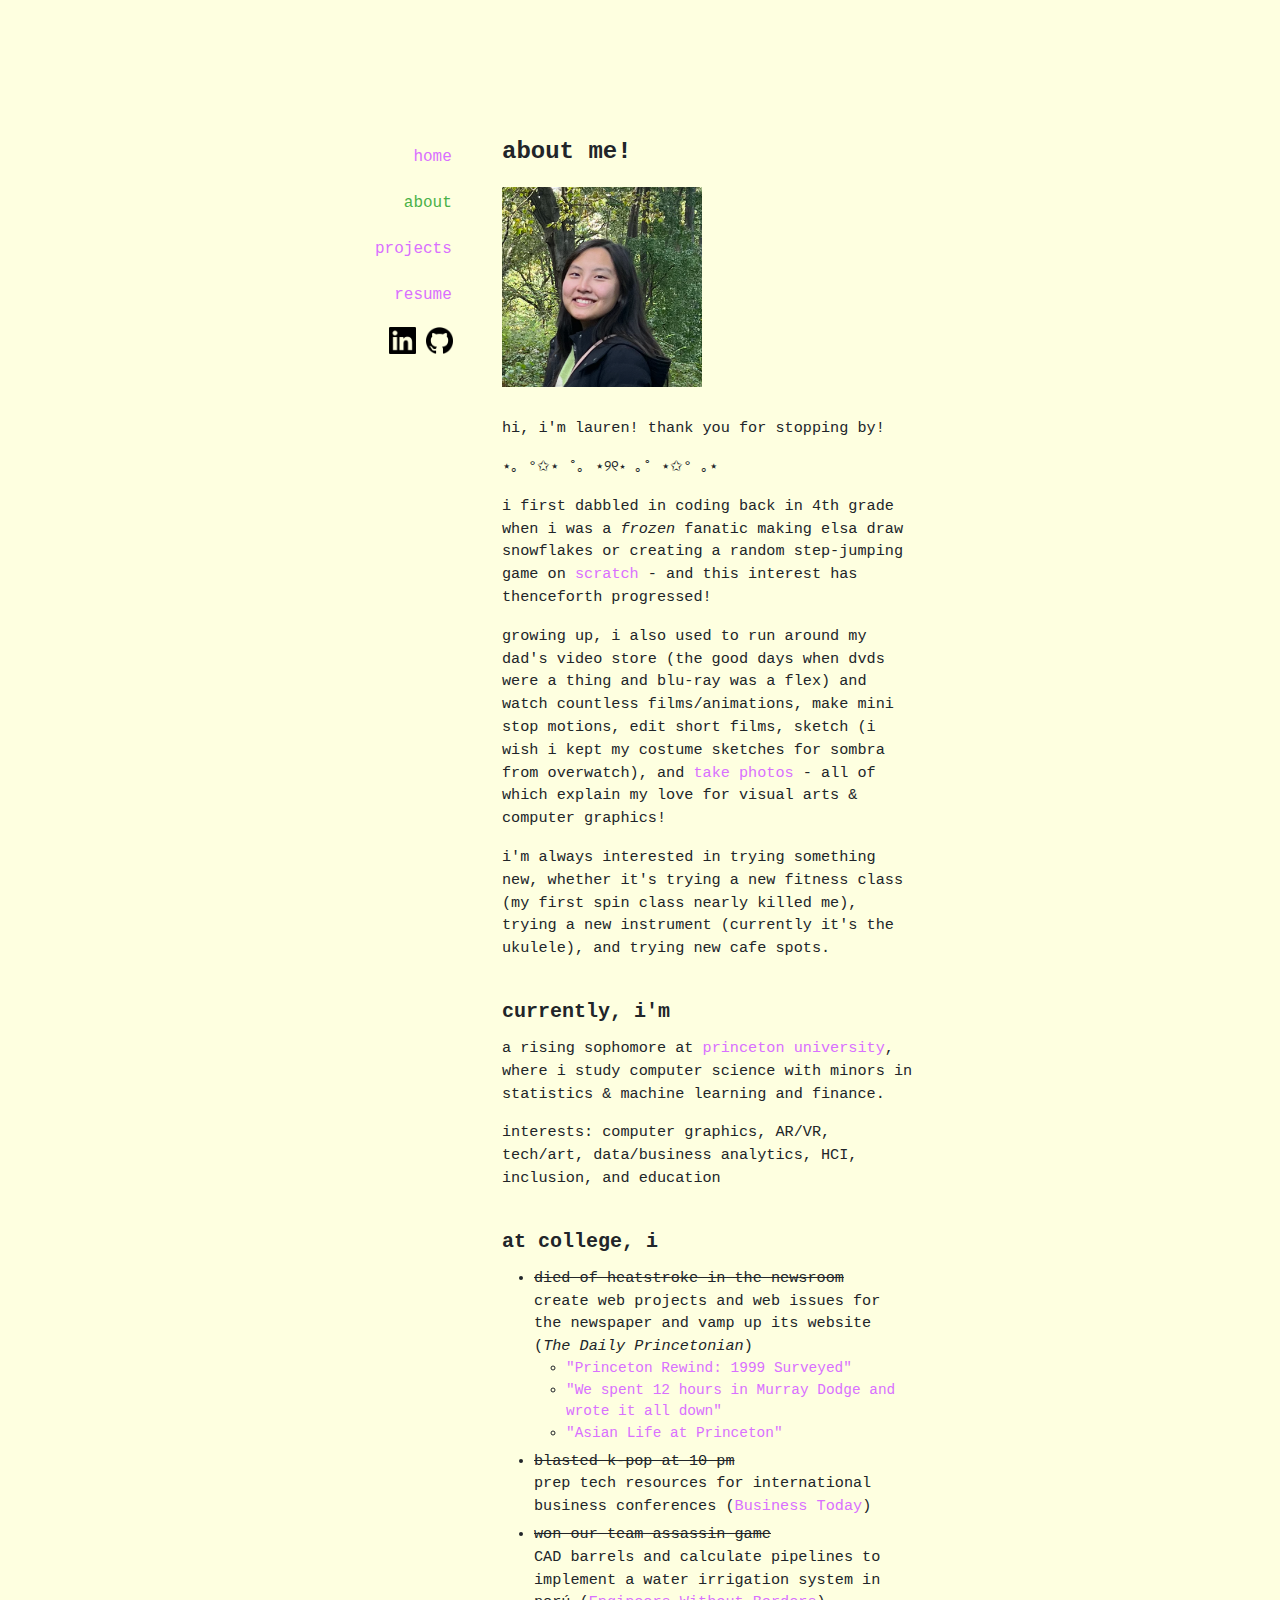
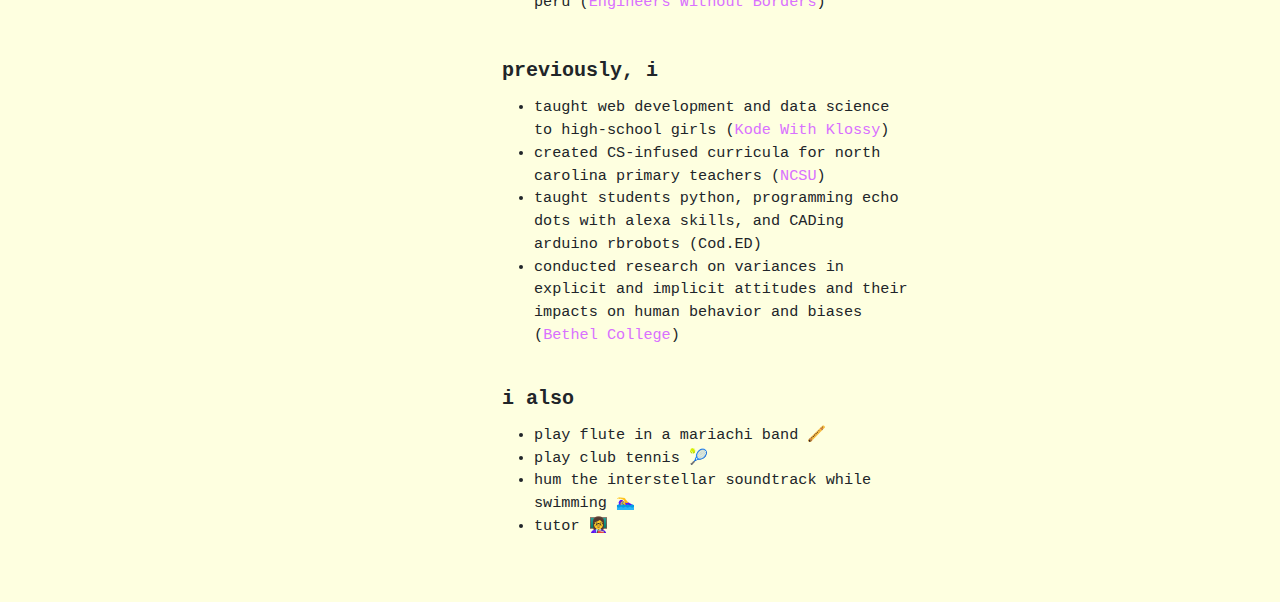
==== about.html @ 788d3ce8 "a super small edit" ====
<!DOCTYPE html>
<html>
  
  <head>
    <meta charset="utf-8">
      <meta name="viewport" content="width=device-width"><html>
        <link rel="icon" href="images/favicon.png">
        <title>lauren's little bio</title> 
        <!-- import bootstrap -->
        <link rel="stylesheet" href="https://cdn.jsdelivr.net/npm/bootstrap@5.3.3/dist/css/bootstrap.min.css">
        <link rel="stylesheet" href="style.css"/>
  </head>

<body>

  <div class="container bigcontainer d-flex justify-content-center">
    <div class="row row-cols-2">
      <div class="col-3">
        <div class="d-grid gap-2 align-self-start text-break">
          <a href="index.html" class="text-end">
            <div type="button" class="btn btn-link">home
              </div>
          </a>
          <a href="about.html" class="text-end">
            <div type="button" class="btn btn-main text-end">about</div>
          </a>
          <a href="projects.html" class="text-end">
            <div type="button" class="btn btn-link text-end">projects</div>
          </a>
          <a href="resume.html" class="text-end">
            <div type="button" class="btn btn-link text-end">resume</div>
          </a>
          <!-- <div type="button" class="btn btn-link text-end">journal</div> -->
          <picture class="socials text-end">
            <a href="https://www.linkedin.com/in/lauren-pak/" target="_blank">
              <img src="images/linkedin_logo.png" class="img-fluid" alt="linkedin" width="27px">
            </a>
            <a href="https://github.com/laurenpak" target="_blank">
              <img src="images/github_logo.png" class="img-fluid" alt="github" width="27px">
            </a>
          </picture>
      </div>
        </div>
        <div class="col" data-bs-spy="scroll" data-bs-target="#navbar-example3" data-bs-smooth-scroll="true" class="scrollspy-example-2" tabindex="0">
          <div class="maincontent align-self-start text-break">
            <h4><strong>about me!</strong></h4>
            <img src="images/profile_photo.png" class="img pfp" alt="profile picture" width="200px">
            <br>
            <p>hi, i'm lauren! thank you for stopping by! </p>
            <p>⋆｡ °✩⋆ ˚｡ ⋆୨୧⋆ ｡˚ ⋆✩° ｡⋆</p>
            
            <p>i first dabbled in coding back in 4th grade when i was a <em>frozen</em> fanatic making elsa draw snowflakes or creating a random step-jumping game on <a href="https://scratch.mit.edu/projects/412291100" target="_blank">scratch</a> - and this interest has thenceforth progressed!
            </p>

            <p>growing up, i also used to run around my dad's video store (the good days when dvds were a thing and blu-ray was a flex) and watch countless films/animations, make mini stop motions, edit short films, sketch (i wish i kept my costume sketches for sombra from overwatch), and <a href="https://laurenpakphotos.weebly.com/" target="_blank">take photos</a> - all of which explain my love for visual arts & computer graphics!</p>

            <!-- <iframe src="https://scratch.mit.edu/projects/412291100/embed" allowtransparency="true" width="250" height="250" frameborder="0" scrolling="no" allowfullscreen></iframe> -->
            
            <p>i'm always interested in trying something new, whether it's trying a new fitness class (my first spin class nearly killed me), trying a new instrument (currently it's the ukulele), and trying new cafe spots.</p>
            <br>

            <h5><strong><strong><strong>currently, i'm</strong></strong></h5>

            <p>a rising sophomore at <a href="https://www.princeton.edu/" target="_blank">princeton university</a>, where i study computer science with minors in statistics & machine learning and finance. </p>

            <p>interests: computer graphics, AR/VR, tech/art, data/business analytics, HCI, inclusion, and education</p>

            <br>
            <h5><strong><strong><strong>at college, i</strong></strong></h5>

            <ul>
              <li><s>died of heatstroke in the newsroom</s><br> create web projects and web issues for the newspaper and vamp up its website (<em>The Daily Princetonian</em>)</li> 
                <ul class="bullet-spacer">
                  <li><a href="https://projects.dailyprincetonian.com/princeton-rewind-1999/" target="_blank">"Princeton Rewind: 1999 Surveyed"</a></li>
                  <li><a href="https://projects.dailyprincetonian.com/murray-dodge-12-hours/" target="_blank">"We spent 12 hours in Murray Dodge and wrote it all down"</a></li>

                  <li><a href="https://projects.dailyprincetonian.com/asian-life-at-princeton/#top" target="_blank">"Asian Life at Princeton"</a></li>
                </ul>
              <li class="bullet-spacer"><s>blasted k-pop at 10 pm</s><br> prep tech resources for international business conferences (<a href="https://www.businesstoday.org/" target="_blank">Business Today</a>)</li> 
              <li class="bullet-spacer"><s>won our team assassin game</s><br> CAD barrels and calculate pipelines to implement a water irrigation system in perú (<a href="https://www.ewbprinceton.org/teams/peru" target="_blank">Engineers Without Borders</a>)</li>
            </ul>
            <br>

            <h5><strong><strong><strong>previously, i</strong></strong></h5>

            <ul>
              <li>taught web development and data science to high-school girls (<a href="https://www.kodewithklossy.com/" target="_blank">Kode With Klossy</a>)</li>
              <li>created CS-infused curricula for north carolina primary teachers (<a href="https://dr.veronicacatete.com/csc-interns.html" target="_blank">NCSU</a>)</li>
              <li>taught students python, programming echo dots with alexa skills, and CADing arduino rbrobots (Cod.ED)</li>
              <li>conducted research on variances in explicit and implicit attitudes and their impacts on human behavior and biases (<a href="https://engage.bethelks.edu/portal/bcssi?tab=in-person" target="_blank">Bethel College</a>)</li>
            </ul>
            <br>

            <h5><strong><strong><strong>i also</strong></strong></h5>

            <ul>
              <li>play flute in a mariachi band 🪈</li>
              <li>play club tennis 🎾</li>
              <li>hum the interstellar soundtrack while swimming 🏊‍♀️</li>
              <li>tutor 👩‍🏫</li>
            </ul>

            
            
            <br>
            <br>
            
          </div>
      </div>
    </div>


  </div>





  












  
    
  <!-- add bootstrap CSS library -->
  <script src="https://cdn.jsdelivr.net/npm/bootstrap@5.3.3/dist/js/bootstrap.bundle.min.js" integrity="sha384-YvpcrYf0tY3lHB60NNkmXc5s9fDVZLESaAA55NDzOxhy9GkcIdslK1eN7N6jIeHz" crossorigin="anonymous"></script>
  <!-- JS library -->
  <script type="module" src="script.js"></script>
  
</body>

</html>
---- style.css ----
html, body {
  padding: 0;
  margin: 0;
  font-family: "Lucida Sans Typewriter", "Lucida Console", monaco, "Bitstream Vera Sans Mono", monospace;
  padding-top: 5px;

  background-color: #feffe0;
  
  /* desktop background */
  /* background-image: url("images/desktop.jpg");
  height: 100%;
  background-position: center;
  background-repeat: no-repeat;
  background-size: cover; */
}

.btn-link {
  color: #d970ff;
  text-decoration: none;
  padding-right: 0;
  /* border: 1px solid #000000; */
}

.btn-main {
  color: #4ab148;
  text-decoration: none;
  padding-right: 0;
}

a {
  color: #d970ff;
  text-decoration: none;
}

a:hover {
  color: pink;
  text-decoration: none;
}

.btn-link:hover {
  color: pink;
}

.bigcontainer {
  max-width: 600px;
  min-height: 600px;
  padding-top: 10%;
  /* border: 1px solid #000000; */
}

/* tabs */
.d-grid {
  padding-right: 20%;
  min-width: 60px;
  /* border: 1px solid #000000; */
}

.maincontent {
  min-width: 150%;
  min-height: 100%;
  /* border: 1px solid #000000; */
}

h4 {
  padding-bottom: 3%;
}

p {
  /* display: inline-block; */
  font-weight: lighter;
  font-size: 95%;
}

ul {
  font-weight: 300;
  font-size: 95%;
}

.card-text {
  font-weight: 300;
  font-size: 80%;
}

.tech-stack {
  font-style: italic;
  font-weight: 100;
  font-size: 70%;
  color: #969696;
}

#change-text {
  color: #d970ff;
  text-decoration: none;
  
}

#change-text:hover {
  color: pink;
  cursor: pointer;
}

#change-interest {
  color: #d970ff;
  text-decoration: none;
}

#change-interest:hover {
  color: pink;
  cursor: pointer;
}

.socials {
  padding-top: 5%;
}

.pfp {
  padding-bottom: 30px;
}

h5, .bullet-spacer {
  padding-bottom: 5px;
}

.card {
  display: inline-block;
  border: 0;
  width: 90%;
  /* text-align: start; */
}

.card-body {
  background: #feffe0;
  padding-left: 0 !important;
  padding-right: 0;
}

.card-img-top {
  border: 1.5px solid #000000;
  border-radius: 0;
}

.card-title {
  font-size: 100%;
}
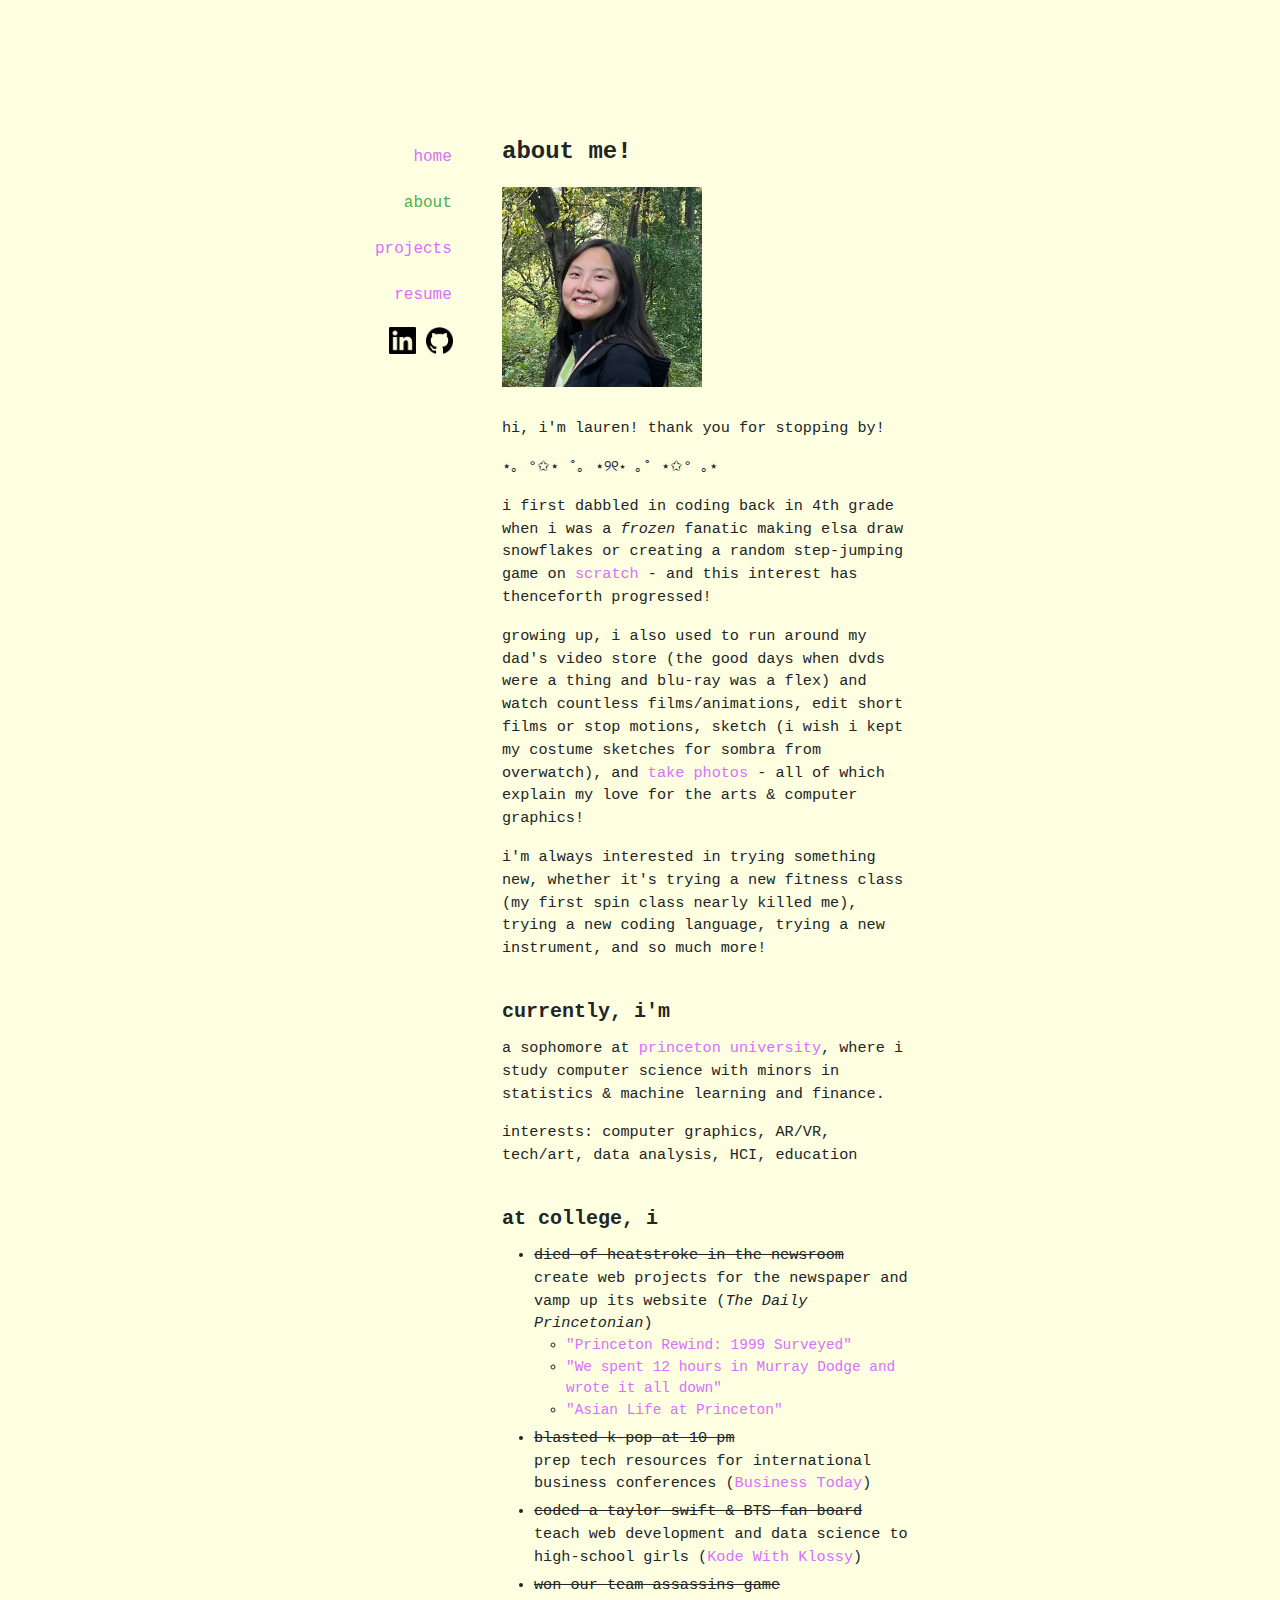
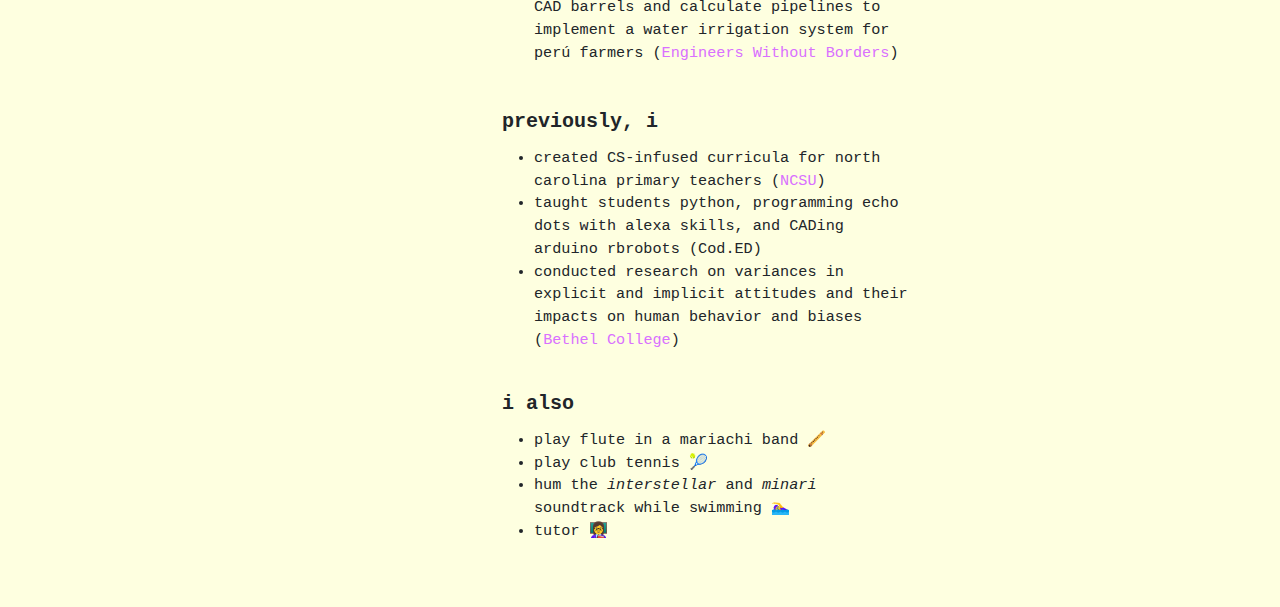
==== commit df5f85e9: "updates" ====
--- a/about.html
+++ b/about.html
@@ -52,39 +52,41 @@
             <p>i first dabbled in coding back in 4th grade when i was a <em>frozen</em> fanatic making elsa draw snowflakes or creating a random step-jumping game on <a href="https://scratch.mit.edu/projects/412291100" target="_blank">scratch</a> - and this interest has thenceforth progressed!
             </p>
 
-            <p>growing up, i also used to run around my dad's video store (the good days when dvds were a thing and blu-ray was a flex) and watch countless films/animations, make mini stop motions, edit short films, sketch (i wish i kept my costume sketches for sombra from overwatch), and <a href="https://laurenpakphotos.weebly.com/" target="_blank">take photos</a> - all of which explain my love for visual arts & computer graphics!</p>
+            <p>growing up, i also used to run around my dad's video store (the good days when dvds were a thing and blu-ray was a flex) and watch countless films/animations, edit short films or stop motions, sketch (i wish i kept my costume sketches for sombra from overwatch), and <a href="https://laurenpakphotos.weebly.com/" target="_blank">take photos</a> - all of which explain my love for the arts & computer graphics!</p>
 
             <!-- <iframe src="https://scratch.mit.edu/projects/412291100/embed" allowtransparency="true" width="250" height="250" frameborder="0" scrolling="no" allowfullscreen></iframe> -->
             
-            <p>i'm always interested in trying something new, whether it's trying a new fitness class (my first spin class nearly killed me), trying a new instrument (currently it's the ukulele), and trying new cafe spots.</p>
+            <p>i'm always interested in trying something new, whether it's trying a new fitness class (my first spin class nearly killed me), trying a new coding language, trying a new instrument, and so much more!</p>
             <br>
 
             <h5><strong><strong><strong>currently, i'm</strong></strong></h5>
 
-            <p>a rising sophomore at <a href="https://www.princeton.edu/" target="_blank">princeton university</a>, where i study computer science with minors in statistics & machine learning and finance. </p>
+            <p>a sophomore at <a href="https://www.princeton.edu/" target="_blank">princeton university</a>, where i study computer science with minors in statistics & machine learning and finance. </p>
 
-            <p>interests: computer graphics, AR/VR, tech/art, data/business analytics, HCI, inclusion, and education</p>
+            <p>interests: computer graphics, AR/VR, tech/art, data analysis, HCI, education</p>
 
             <br>
             <h5><strong><strong><strong>at college, i</strong></strong></h5>
 
             <ul>
-              <li><s>died of heatstroke in the newsroom</s><br> create web projects and web issues for the newspaper and vamp up its website (<em>The Daily Princetonian</em>)</li> 
+              <li><s>died of heatstroke in the newsroom</s><br> create web projects for the newspaper and vamp up its website (<em>The Daily Princetonian</em>)</li> 
                 <ul class="bullet-spacer">
                   <li><a href="https://projects.dailyprincetonian.com/princeton-rewind-1999/" target="_blank">"Princeton Rewind: 1999 Surveyed"</a></li>
                   <li><a href="https://projects.dailyprincetonian.com/murray-dodge-12-hours/" target="_blank">"We spent 12 hours in Murray Dodge and wrote it all down"</a></li>
-
                   <li><a href="https://projects.dailyprincetonian.com/asian-life-at-princeton/#top" target="_blank">"Asian Life at Princeton"</a></li>
                 </ul>
+              
               <li class="bullet-spacer"><s>blasted k-pop at 10 pm</s><br> prep tech resources for international business conferences (<a href="https://www.businesstoday.org/" target="_blank">Business Today</a>)</li> 
-              <li class="bullet-spacer"><s>won our team assassin game</s><br> CAD barrels and calculate pipelines to implement a water irrigation system in perú (<a href="https://www.ewbprinceton.org/teams/peru" target="_blank">Engineers Without Borders</a>)</li>
+
+              <li class="bullet-spacer"><s>coded a taylor swift & BTS fan board</s><br> teach web development and data science to high-school girls (<a href="https://www.kodewithklossy.com/" target="_blank">Kode With Klossy</a>)</li> 
+              
+              <li class="bullet-spacer"><s>won our team assassins game</s><br> CAD barrels and calculate pipelines to implement a water irrigation system for perú farmers (<a href="https://www.ewbprinceton.org/teams/peru" target="_blank">Engineers Without Borders</a>)</li>
             </ul>
             <br>
 
             <h5><strong><strong><strong>previously, i</strong></strong></h5>
 
             <ul>
-              <li>taught web development and data science to high-school girls (<a href="https://www.kodewithklossy.com/" target="_blank">Kode With Klossy</a>)</li>
               <li>created CS-infused curricula for north carolina primary teachers (<a href="https://dr.veronicacatete.com/csc-interns.html" target="_blank">NCSU</a>)</li>
               <li>taught students python, programming echo dots with alexa skills, and CADing arduino rbrobots (Cod.ED)</li>
               <li>conducted research on variances in explicit and implicit attitudes and their impacts on human behavior and biases (<a href="https://engage.bethelks.edu/portal/bcssi?tab=in-person" target="_blank">Bethel College</a>)</li>
@@ -96,7 +98,7 @@
             <ul>
               <li>play flute in a mariachi band 🪈</li>
               <li>play club tennis 🎾</li>
-              <li>hum the interstellar soundtrack while swimming 🏊‍♀️</li>
+              <li>hum the <em>interstellar</em> and <em>minari</em> soundtrack while swimming 🏊‍♀️</li>
               <li>tutor 👩‍🏫</li>
             </ul>
 
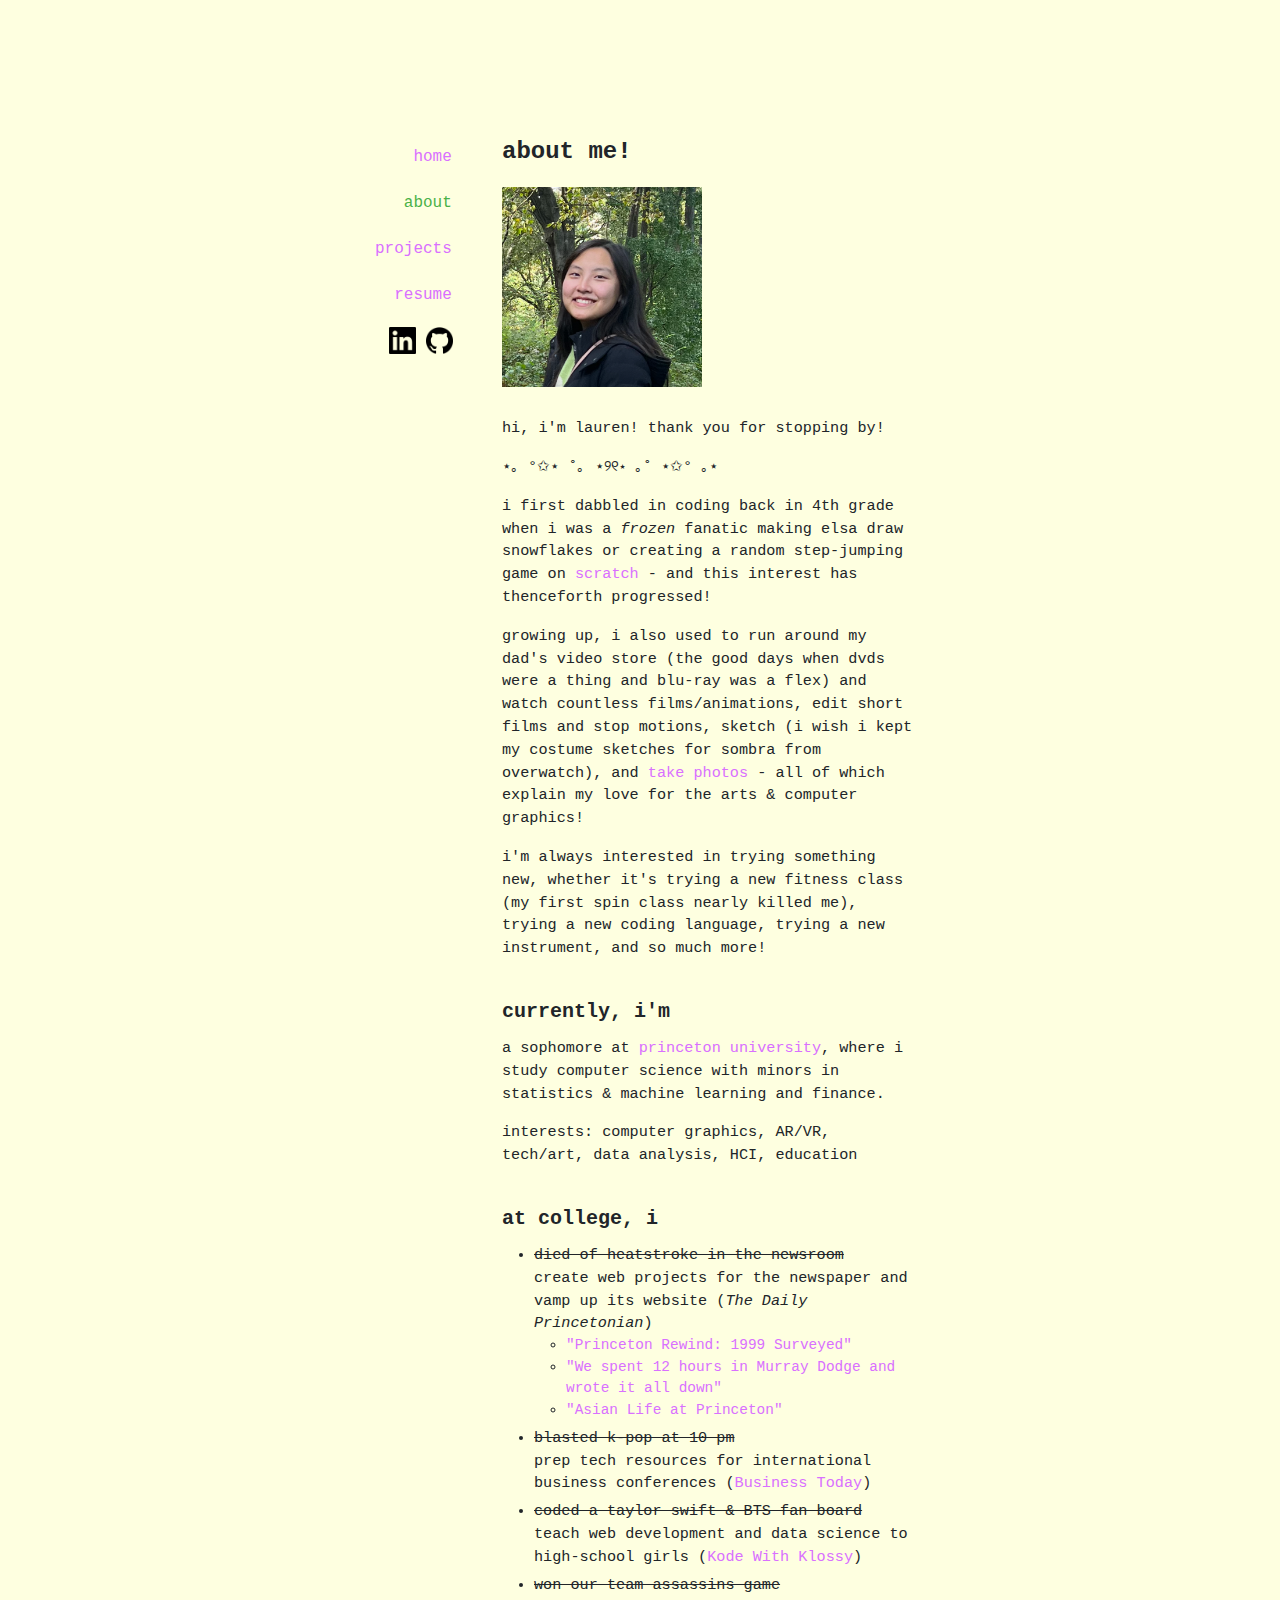
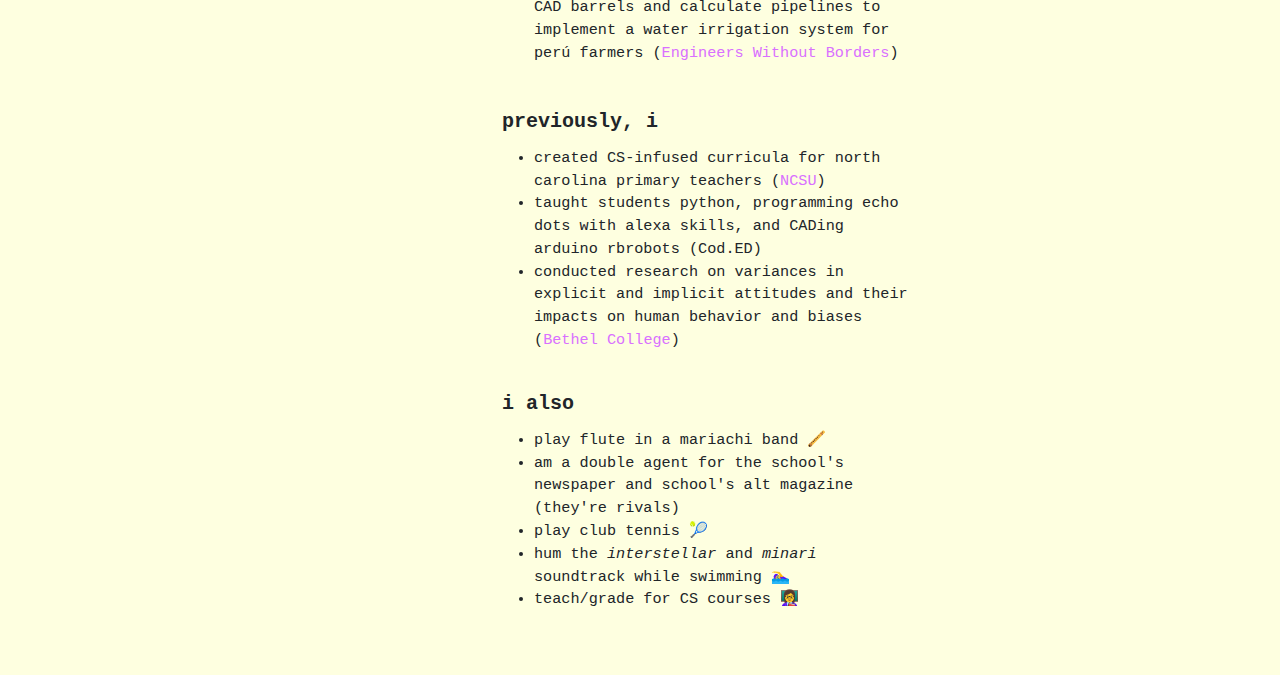
==== commit a42e6bac: "updated resume, added a small "i also" detail" ====
--- a/about.html
+++ b/about.html
@@ -52,7 +52,7 @@
             <p>i first dabbled in coding back in 4th grade when i was a <em>frozen</em> fanatic making elsa draw snowflakes or creating a random step-jumping game on <a href="https://scratch.mit.edu/projects/412291100" target="_blank">scratch</a> - and this interest has thenceforth progressed!
             </p>
 
-            <p>growing up, i also used to run around my dad's video store (the good days when dvds were a thing and blu-ray was a flex) and watch countless films/animations, edit short films or stop motions, sketch (i wish i kept my costume sketches for sombra from overwatch), and <a href="https://laurenpakphotos.weebly.com/" target="_blank">take photos</a> - all of which explain my love for the arts & computer graphics!</p>
+            <p>growing up, i also used to run around my dad's video store (the good days when dvds were a thing and blu-ray was a flex) and watch countless films/animations, edit short films and stop motions, sketch (i wish i kept my costume sketches for sombra from overwatch), and <a href="https://laurenpakphotos.weebly.com/" target="_blank">take photos</a> - all of which explain my love for the arts & computer graphics!</p>
 
             <!-- <iframe src="https://scratch.mit.edu/projects/412291100/embed" allowtransparency="true" width="250" height="250" frameborder="0" scrolling="no" allowfullscreen></iframe> -->
             
@@ -97,9 +97,10 @@
 
             <ul>
               <li>play flute in a mariachi band 🪈</li>
+              <li>am a double agent for the school's newspaper and school's alt magazine (they're rivals)</li>
               <li>play club tennis 🎾</li>
               <li>hum the <em>interstellar</em> and <em>minari</em> soundtrack while swimming 🏊‍♀️</li>
-              <li>tutor 👩‍🏫</li>
+              <li>teach/grade for CS courses 👩‍🏫</li>
             </ul>
 
             
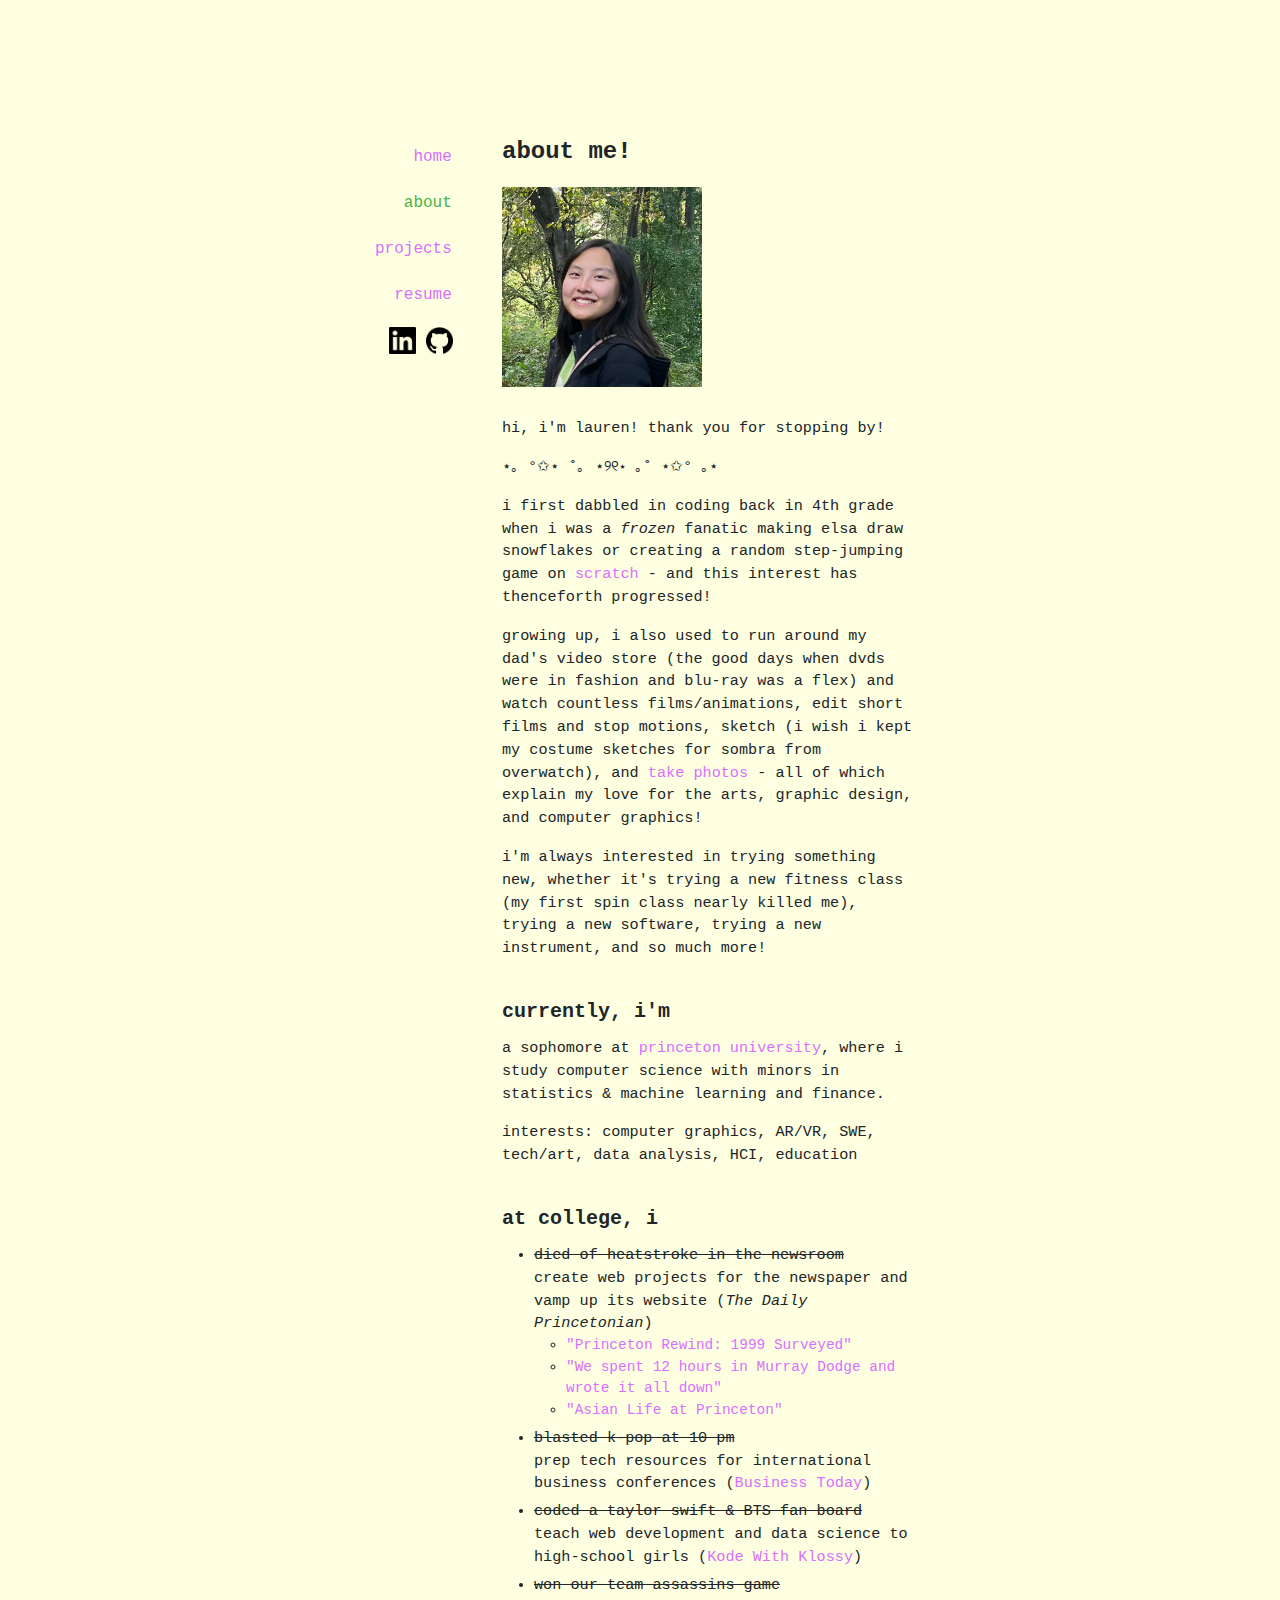
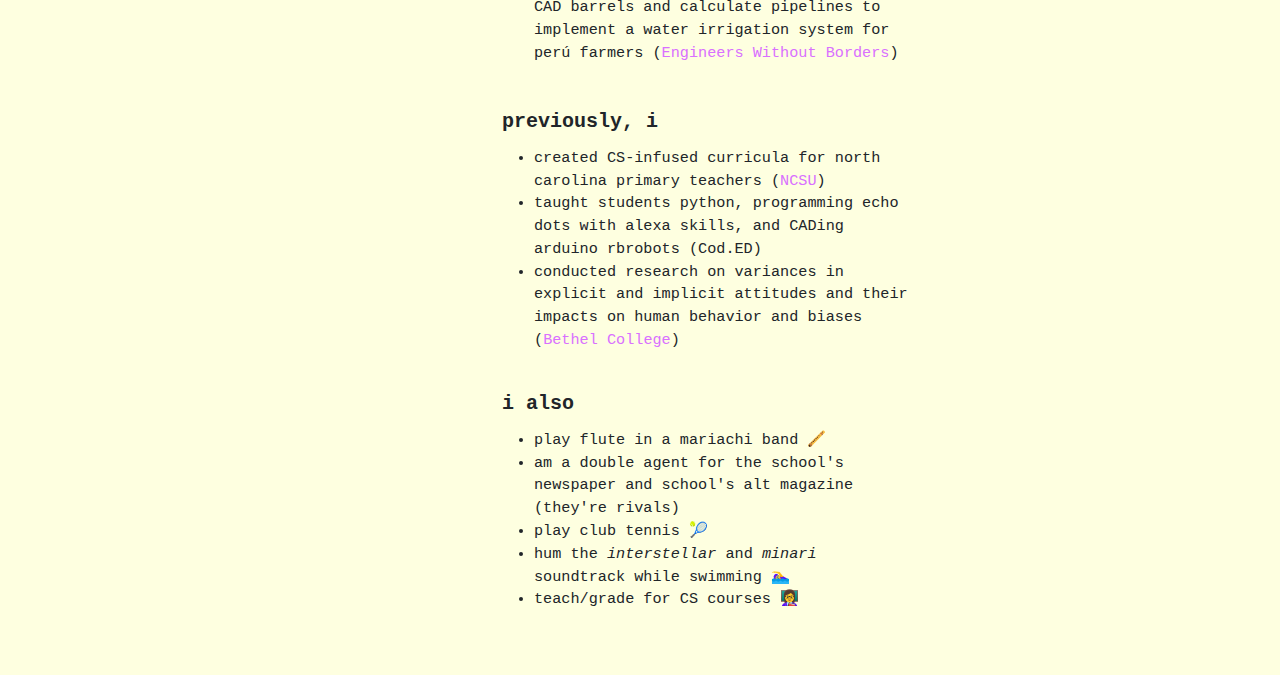
==== commit 3619b908: "updates on resume and content" ====
--- a/about.html
+++ b/about.html
@@ -52,18 +52,18 @@
             <p>i first dabbled in coding back in 4th grade when i was a <em>frozen</em> fanatic making elsa draw snowflakes or creating a random step-jumping game on <a href="https://scratch.mit.edu/projects/412291100" target="_blank">scratch</a> - and this interest has thenceforth progressed!
             </p>
 
-            <p>growing up, i also used to run around my dad's video store (the good days when dvds were a thing and blu-ray was a flex) and watch countless films/animations, edit short films and stop motions, sketch (i wish i kept my costume sketches for sombra from overwatch), and <a href="https://laurenpakphotos.weebly.com/" target="_blank">take photos</a> - all of which explain my love for the arts & computer graphics!</p>
+            <p>growing up, i also used to run around my dad's video store (the good days when dvds were in fashion and blu-ray was a flex) and watch countless films/animations, edit short films and stop motions, sketch (i wish i kept my costume sketches for sombra from overwatch), and <a href="https://laurenpakphotos.weebly.com/" target="_blank">take photos</a> - all of which explain my love for the arts, graphic design, and computer graphics!</p>
 
             <!-- <iframe src="https://scratch.mit.edu/projects/412291100/embed" allowtransparency="true" width="250" height="250" frameborder="0" scrolling="no" allowfullscreen></iframe> -->
             
-            <p>i'm always interested in trying something new, whether it's trying a new fitness class (my first spin class nearly killed me), trying a new coding language, trying a new instrument, and so much more!</p>
+            <p>i'm always interested in trying something new, whether it's trying a new fitness class (my first spin class nearly killed me), trying a new software, trying a new instrument, and so much more!</p>
             <br>
 
             <h5><strong><strong><strong>currently, i'm</strong></strong></h5>
 
             <p>a sophomore at <a href="https://www.princeton.edu/" target="_blank">princeton university</a>, where i study computer science with minors in statistics & machine learning and finance. </p>
 
-            <p>interests: computer graphics, AR/VR, tech/art, data analysis, HCI, education</p>
+            <p>interests: computer graphics, AR/VR, SWE, tech/art, data analysis, HCI, education</p>
 
             <br>
             <h5><strong><strong><strong>at college, i</strong></strong></h5>
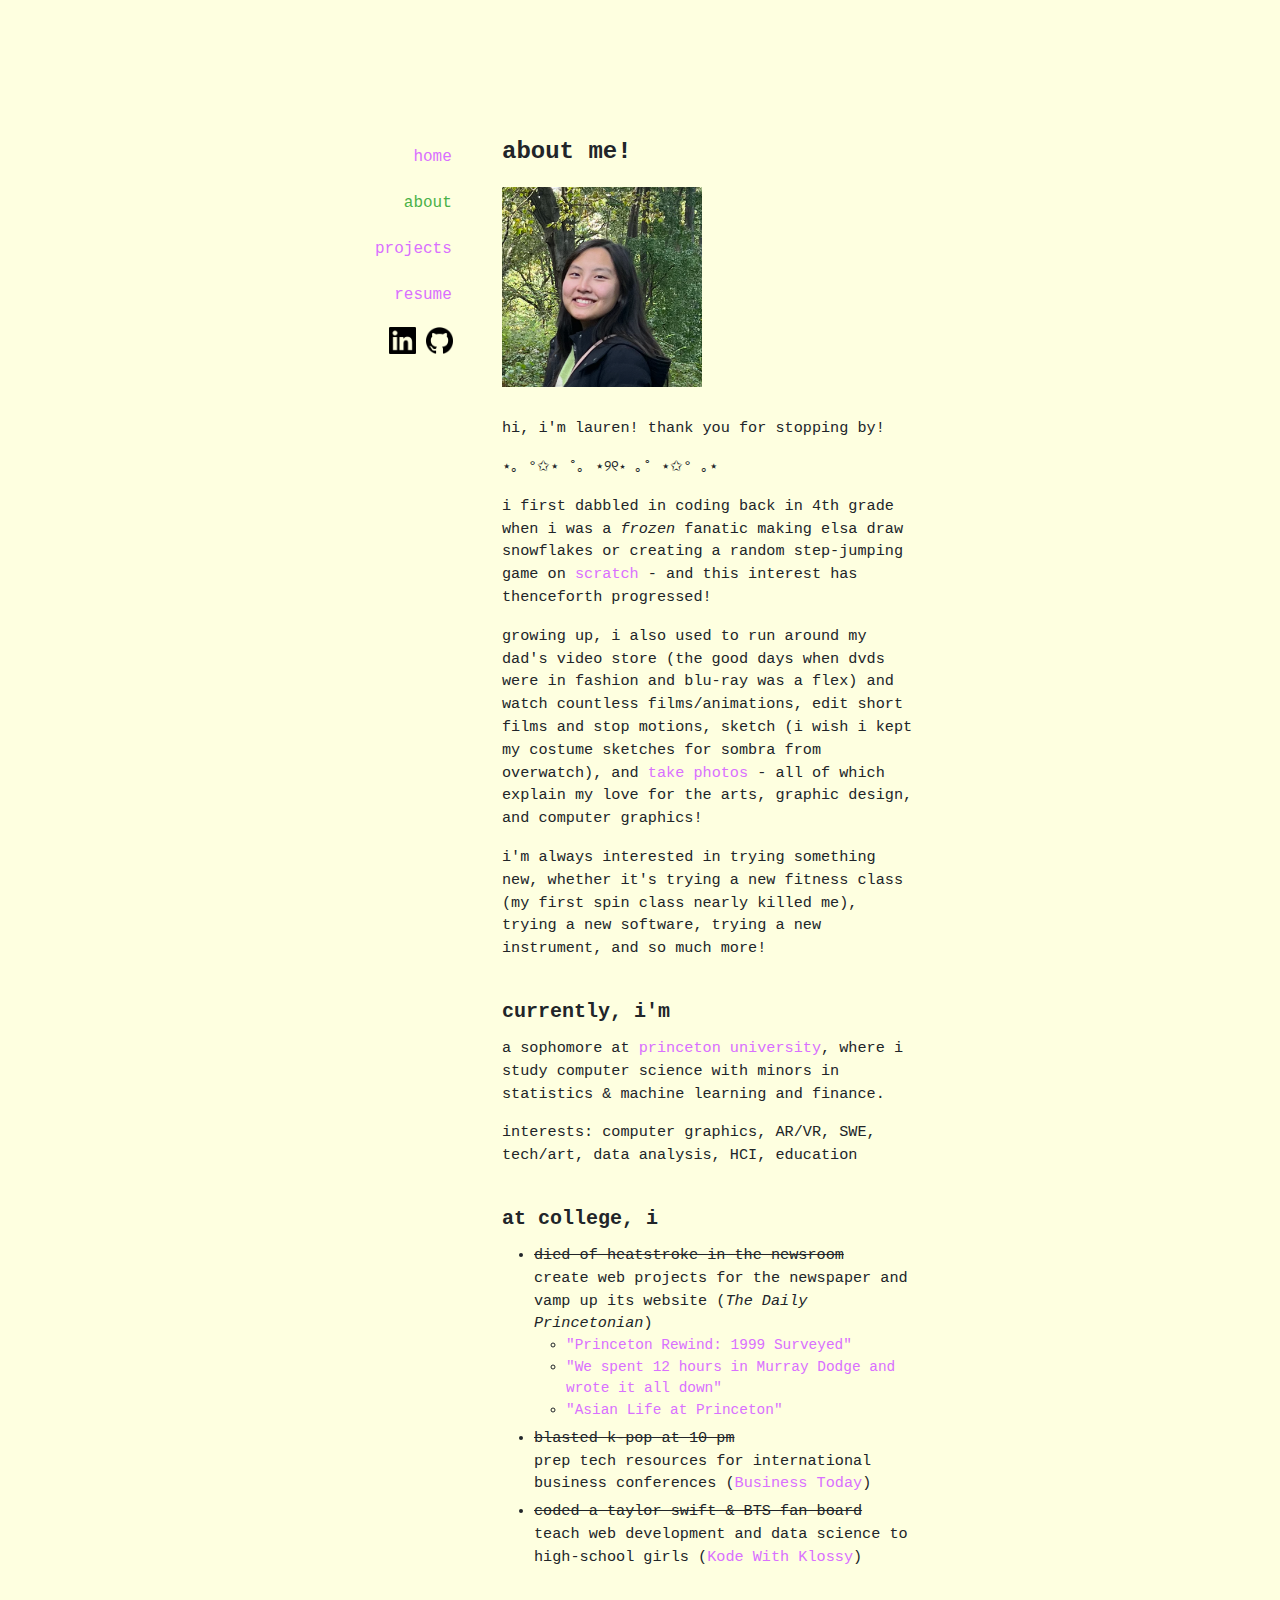
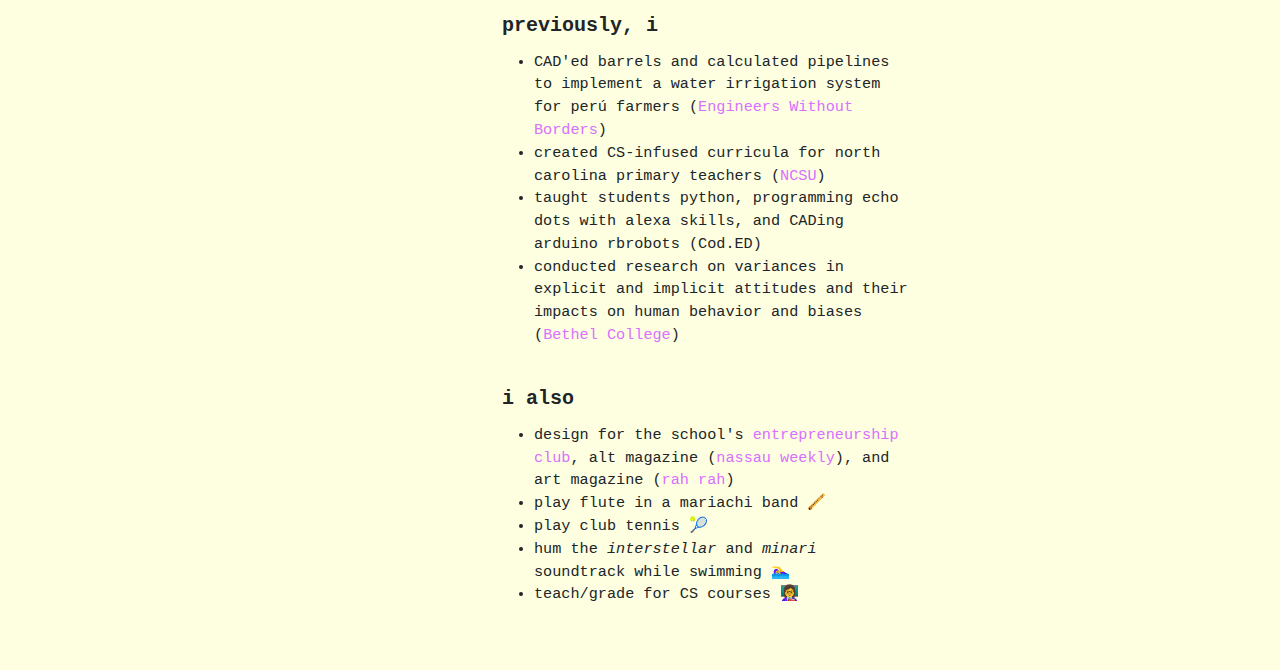
==== commit 6f6310f0: "club update" ====
--- a/about.html
+++ b/about.html
@@ -79,14 +79,13 @@
               <li class="bullet-spacer"><s>blasted k-pop at 10 pm</s><br> prep tech resources for international business conferences (<a href="https://www.businesstoday.org/" target="_blank">Business Today</a>)</li> 
 
               <li class="bullet-spacer"><s>coded a taylor swift & BTS fan board</s><br> teach web development and data science to high-school girls (<a href="https://www.kodewithklossy.com/" target="_blank">Kode With Klossy</a>)</li> 
-              
-              <li class="bullet-spacer"><s>won our team assassins game</s><br> CAD barrels and calculate pipelines to implement a water irrigation system for perú farmers (<a href="https://www.ewbprinceton.org/teams/peru" target="_blank">Engineers Without Borders</a>)</li>
             </ul>
             <br>
 
             <h5><strong><strong><strong>previously, i</strong></strong></h5>
 
             <ul>
+              <li> CAD'ed barrels and calculated pipelines to implement a water irrigation system for perú farmers (<a href="https://www.ewbprinceton.org/teams/peru" target="_blank">Engineers Without Borders</a>)</li>
               <li>created CS-infused curricula for north carolina primary teachers (<a href="https://dr.veronicacatete.com/csc-interns.html" target="_blank">NCSU</a>)</li>
               <li>taught students python, programming echo dots with alexa skills, and CADing arduino rbrobots (Cod.ED)</li>
               <li>conducted research on variances in explicit and implicit attitudes and their impacts on human behavior and biases (<a href="https://engage.bethelks.edu/portal/bcssi?tab=in-person" target="_blank">Bethel College</a>)</li>
@@ -96,8 +95,8 @@
             <h5><strong><strong><strong>i also</strong></strong></h5>
 
             <ul>
+              <li>design for the school's <a href="https://www.princetoneclub.com/design">entrepreneurship club</a>, alt magazine (<a href="https://nassauweekly.com/">nassau weekly</a>), and art magazine (<a href="https://rahrah.princeton.edu/">rah rah</a>)</li>
               <li>play flute in a mariachi band 🪈</li>
-              <li>am a double agent for the school's newspaper and school's alt magazine (they're rivals)</li>
               <li>play club tennis 🎾</li>
               <li>hum the <em>interstellar</em> and <em>minari</em> soundtrack while swimming 🏊‍♀️</li>
               <li>teach/grade for CS courses 👩‍🏫</li>
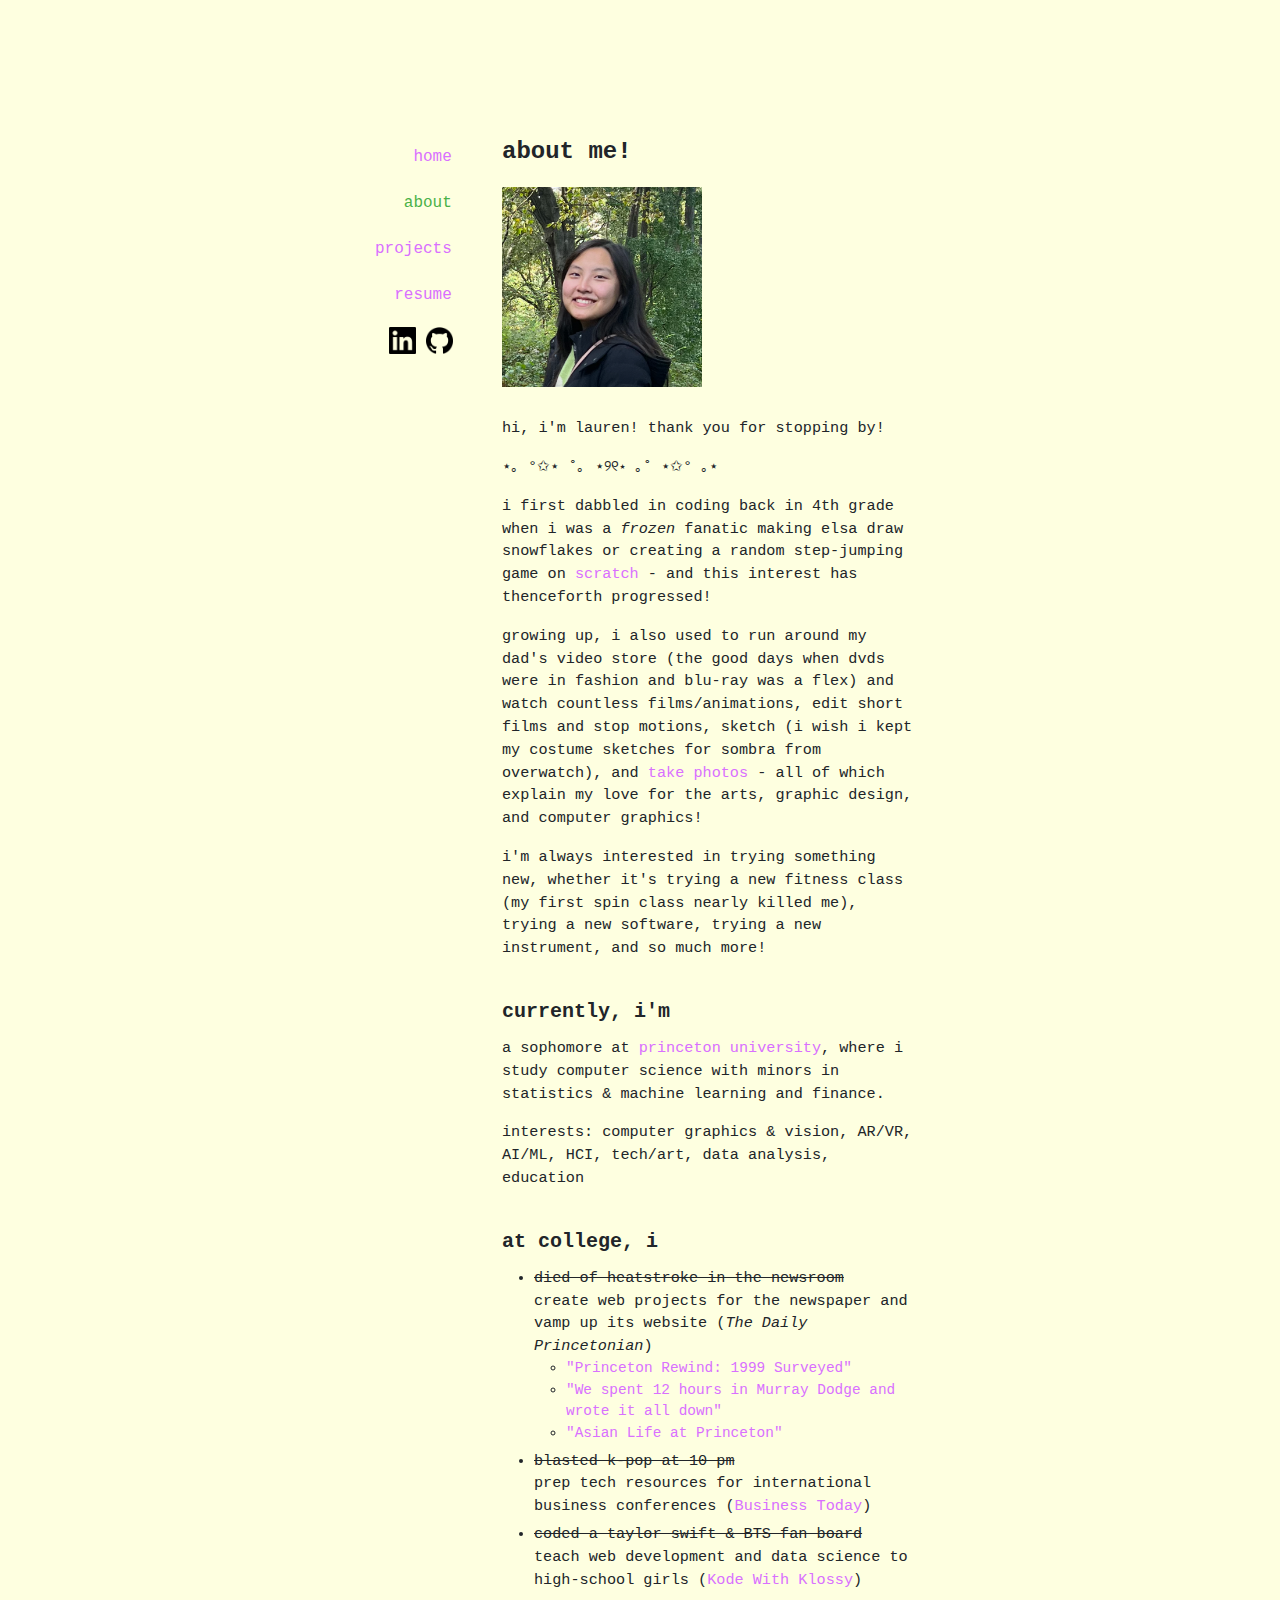
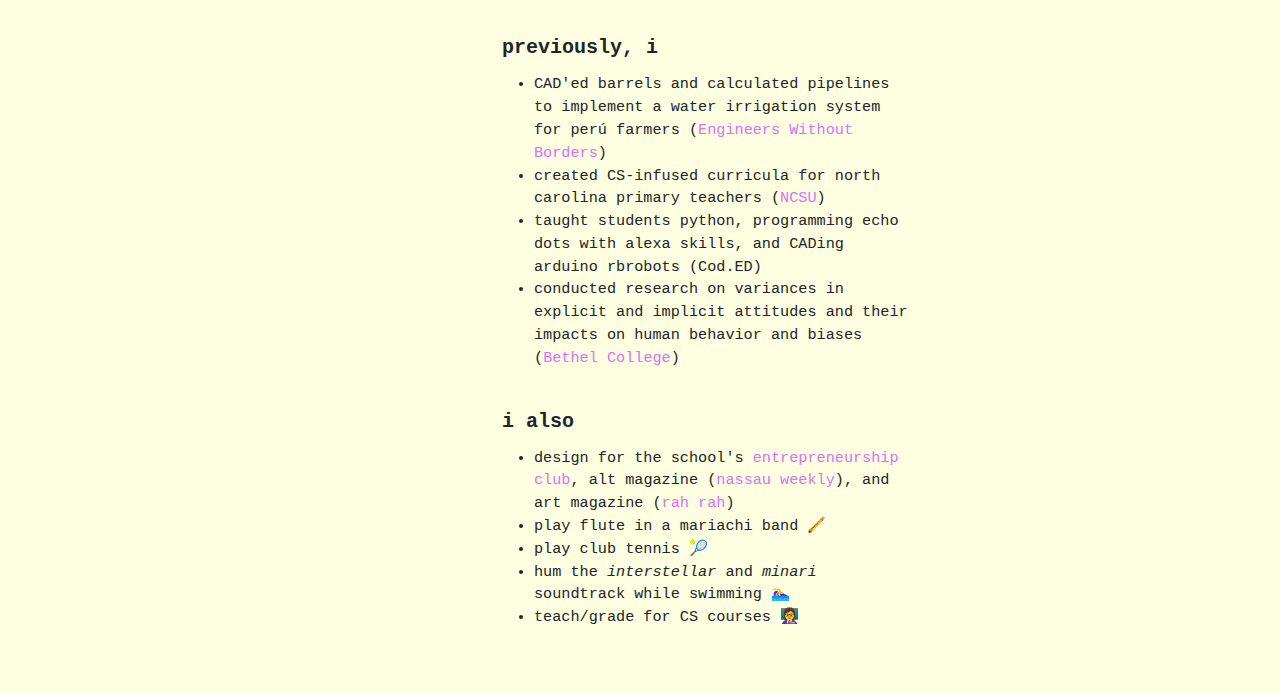
==== commit 851bc1ae: "ic" ====
--- a/about.html
+++ b/about.html
@@ -63,7 +63,7 @@
 
             <p>a sophomore at <a href="https://www.princeton.edu/" target="_blank">princeton university</a>, where i study computer science with minors in statistics & machine learning and finance. </p>
 
-            <p>interests: computer graphics, AR/VR, SWE, tech/art, data analysis, HCI, education</p>
+            <p>interests: computer graphics & vision, AR/VR, AI/ML, HCI, tech/art, data analysis, education</p>
 
             <br>
             <h5><strong><strong><strong>at college, i</strong></strong></h5>
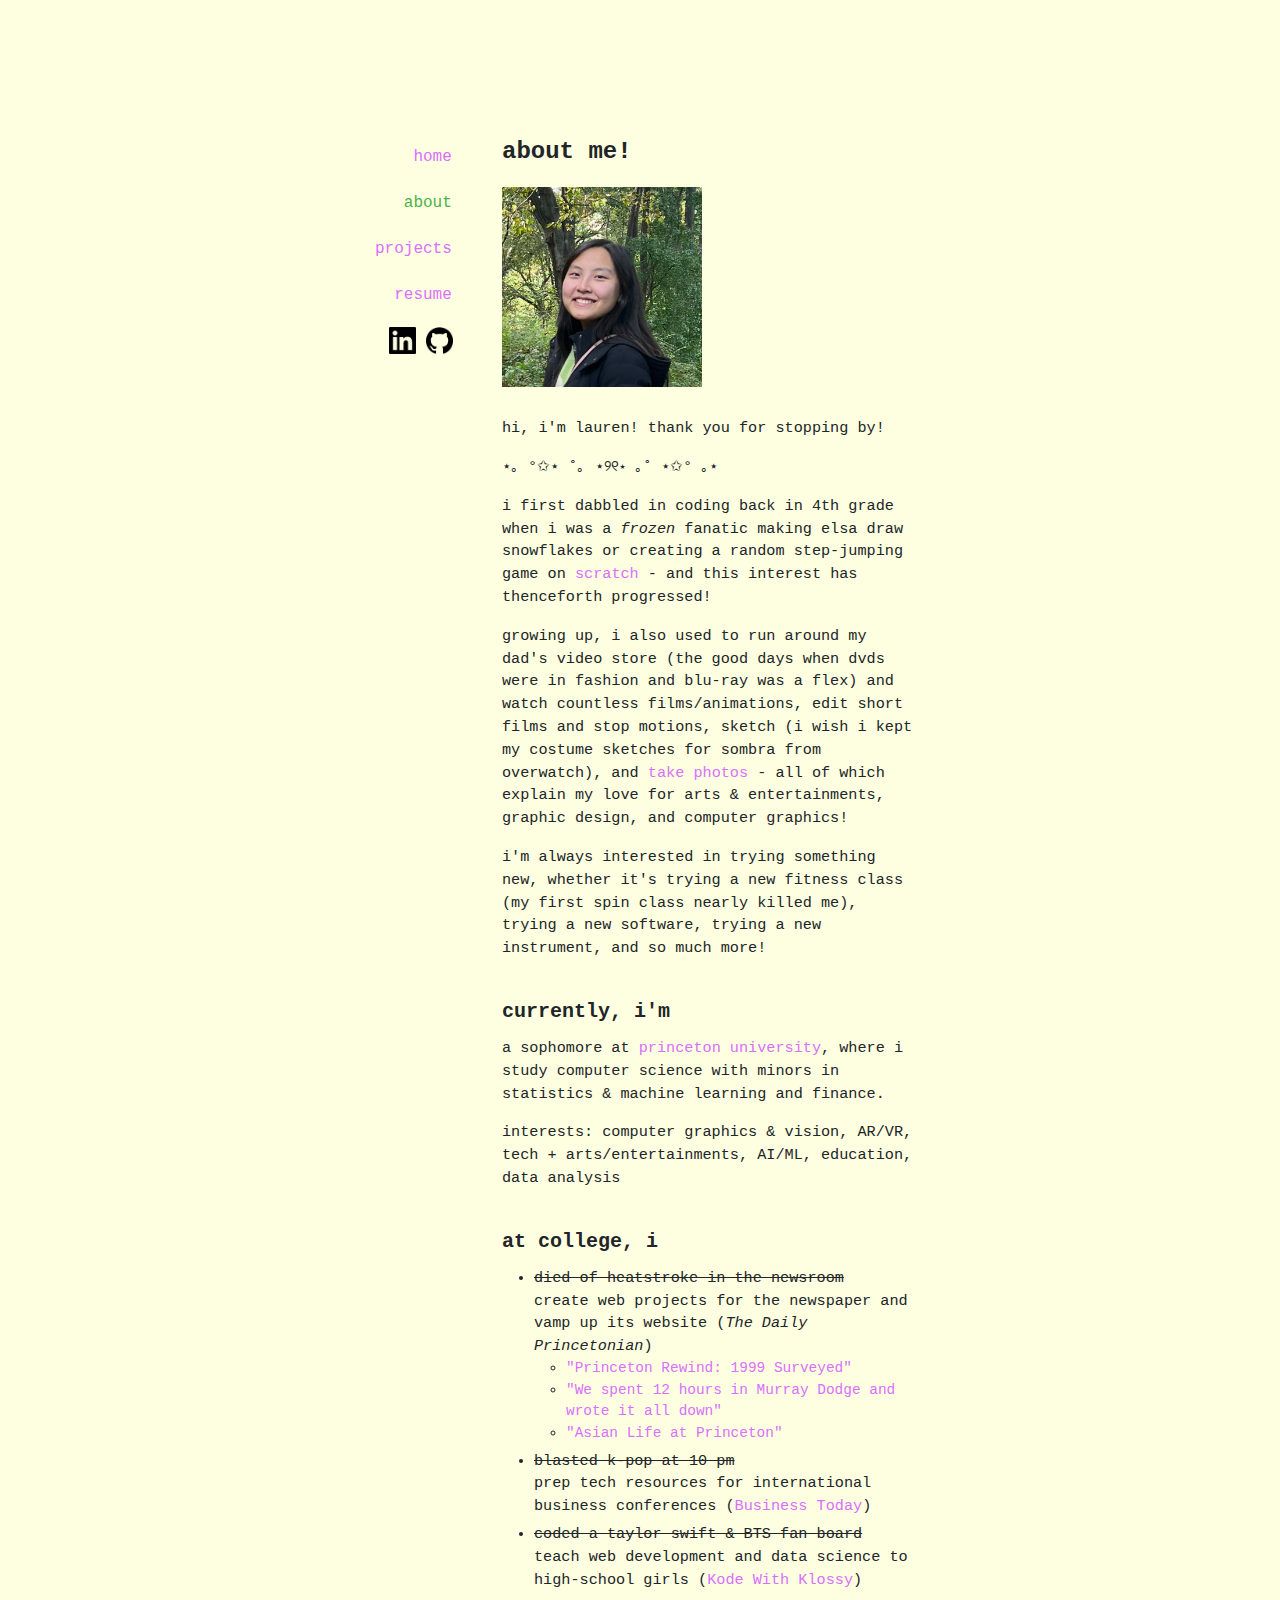
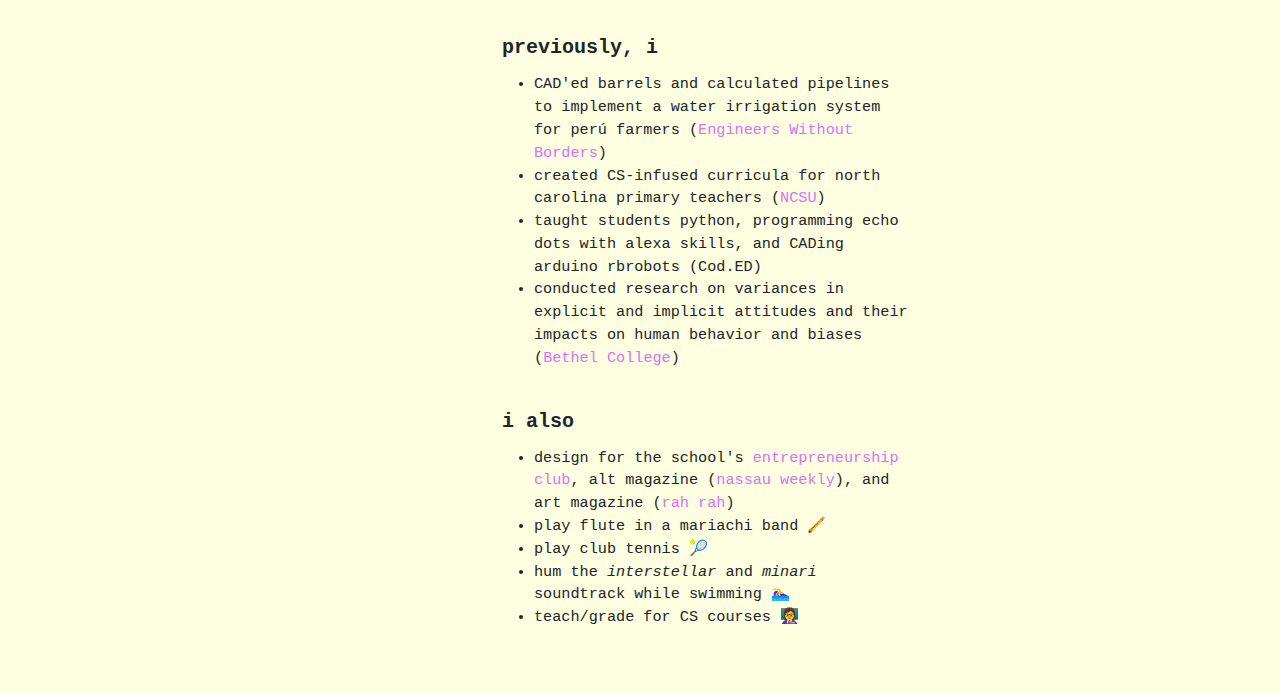
==== commit a59411df: "sdlfkmds" ====
--- a/about.html
+++ b/about.html
@@ -52,7 +52,7 @@
             <p>i first dabbled in coding back in 4th grade when i was a <em>frozen</em> fanatic making elsa draw snowflakes or creating a random step-jumping game on <a href="https://scratch.mit.edu/projects/412291100" target="_blank">scratch</a> - and this interest has thenceforth progressed!
             </p>
 
-            <p>growing up, i also used to run around my dad's video store (the good days when dvds were in fashion and blu-ray was a flex) and watch countless films/animations, edit short films and stop motions, sketch (i wish i kept my costume sketches for sombra from overwatch), and <a href="https://laurenpakphotos.weebly.com/" target="_blank">take photos</a> - all of which explain my love for the arts, graphic design, and computer graphics!</p>
+            <p>growing up, i also used to run around my dad's video store (the good days when dvds were in fashion and blu-ray was a flex) and watch countless films/animations, edit short films and stop motions, sketch (i wish i kept my costume sketches for sombra from overwatch), and <a href="https://laurenpakphotos.weebly.com/" target="_blank">take photos</a> - all of which explain my love for arts & entertainments, graphic design, and computer graphics!</p>
 
             <!-- <iframe src="https://scratch.mit.edu/projects/412291100/embed" allowtransparency="true" width="250" height="250" frameborder="0" scrolling="no" allowfullscreen></iframe> -->
             
@@ -63,7 +63,7 @@
 
             <p>a sophomore at <a href="https://www.princeton.edu/" target="_blank">princeton university</a>, where i study computer science with minors in statistics & machine learning and finance. </p>
 
-            <p>interests: computer graphics & vision, AR/VR, AI/ML, HCI, tech/art, data analysis, education</p>
+            <p>interests: computer graphics & vision, AR/VR, tech + arts/entertainments, AI/ML, education, data analysis</p>
 
             <br>
             <h5><strong><strong><strong>at college, i</strong></strong></h5>
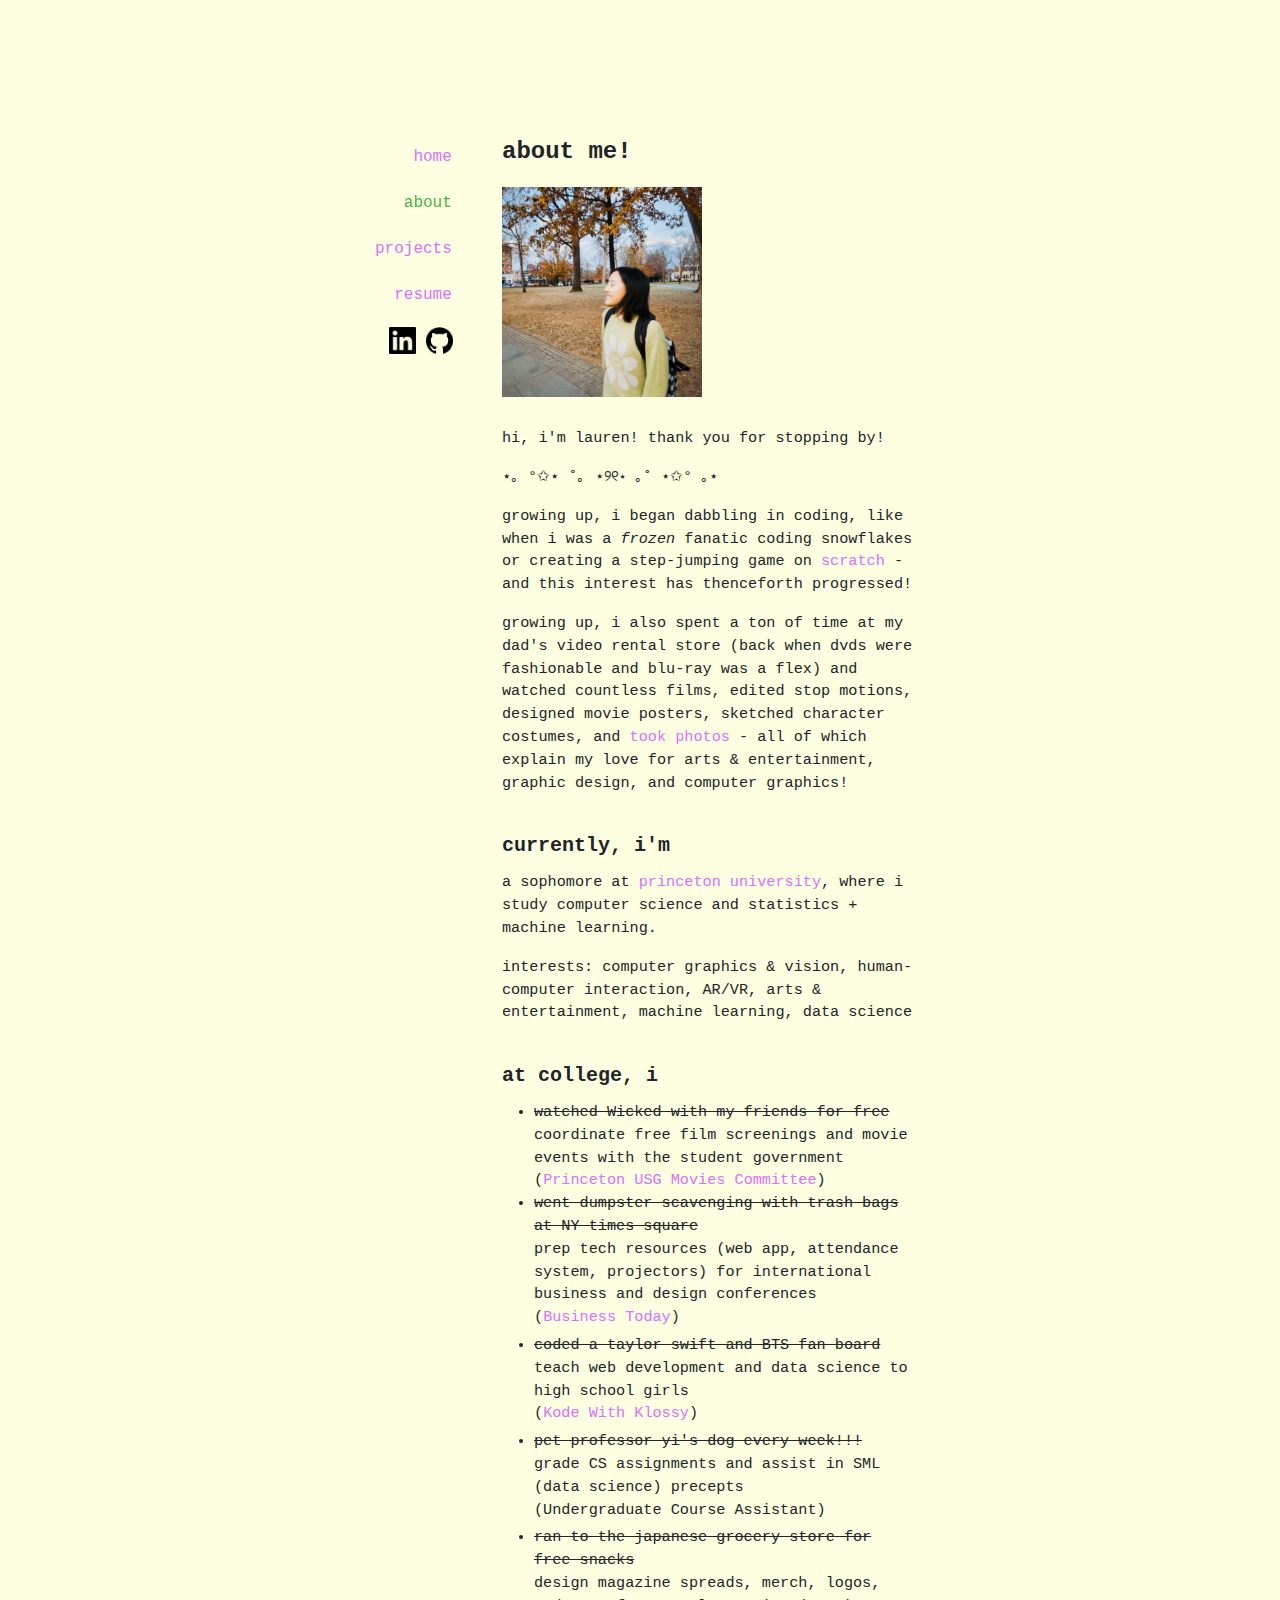
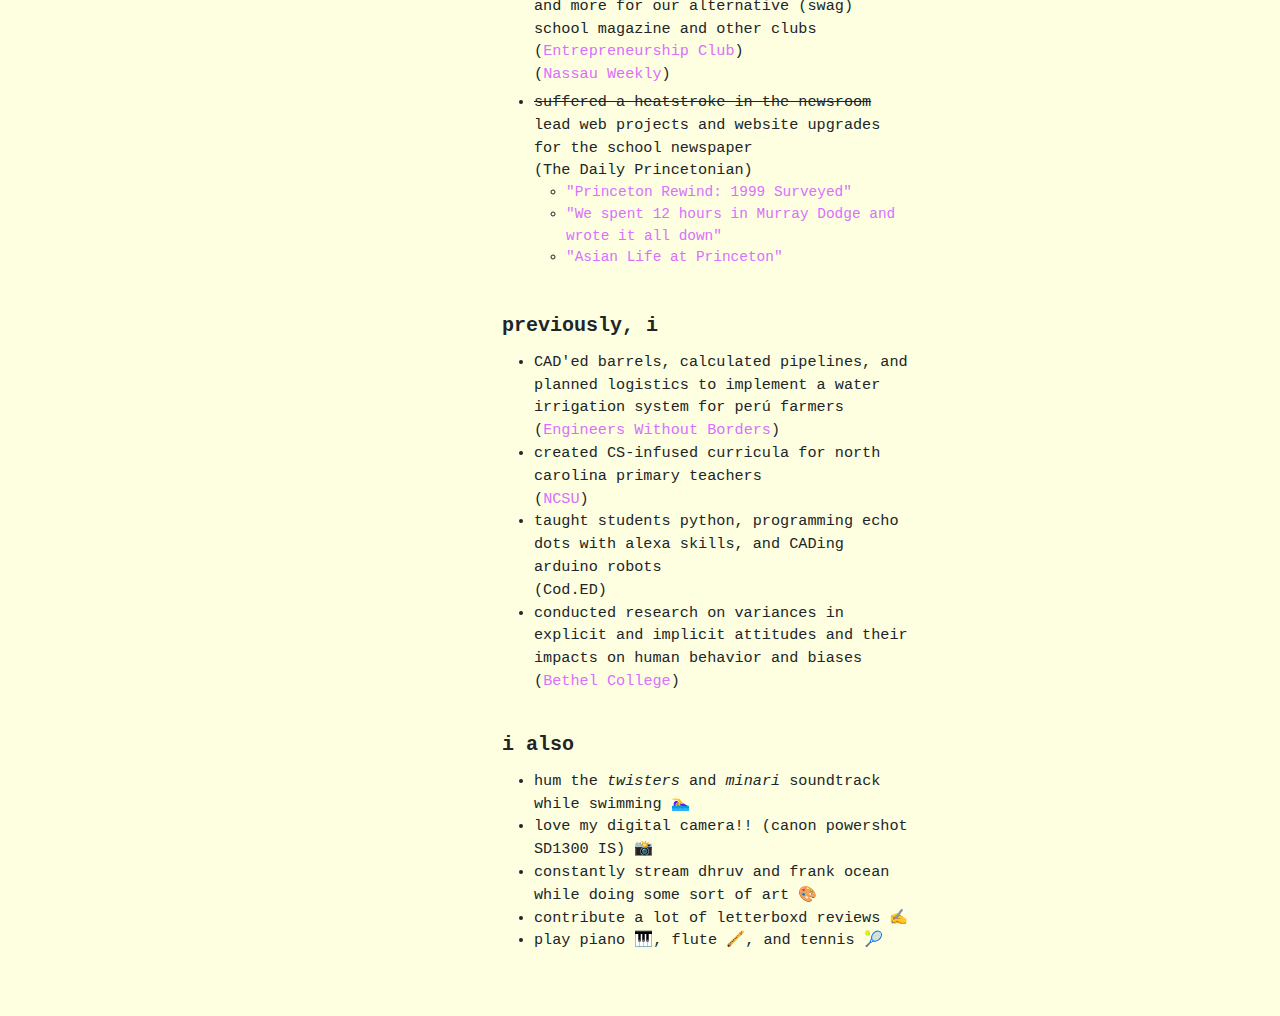
==== commit 4cc17058: "overall updates" ====
--- a/about.html
+++ b/about.html
@@ -49,60 +49,66 @@
             <p>hi, i'm lauren! thank you for stopping by! </p>
             <p>⋆｡ °✩⋆ ˚｡ ⋆୨୧⋆ ｡˚ ⋆✩° ｡⋆</p>
             
-            <p>i first dabbled in coding back in 4th grade when i was a <em>frozen</em> fanatic making elsa draw snowflakes or creating a random step-jumping game on <a href="https://scratch.mit.edu/projects/412291100" target="_blank">scratch</a> - and this interest has thenceforth progressed!
+            <p>growing up, i began dabbling in coding, like when i was a <em>frozen</em> fanatic coding snowflakes or creating a step-jumping game on <a href="https://scratch.mit.edu/projects/412291100" target="_blank">scratch</a> - and this interest has thenceforth progressed!
             </p>
 
-            <p>growing up, i also used to run around my dad's video store (the good days when dvds were in fashion and blu-ray was a flex) and watch countless films/animations, edit short films and stop motions, sketch (i wish i kept my costume sketches for sombra from overwatch), and <a href="https://laurenpakphotos.weebly.com/" target="_blank">take photos</a> - all of which explain my love for arts & entertainments, graphic design, and computer graphics!</p>
+            <p>growing up, i also spent a ton of time at my dad's video rental store (back when dvds were fashionable and blu-ray was a flex) and watched countless films, edited stop motions, designed movie posters, sketched character costumes, and <a href="https://laurenpakphotos.weebly.com/" target="_blank">took photos</a> - all of which explain my love for arts & entertainment, graphic design, and computer graphics!</p>
 
             <!-- <iframe src="https://scratch.mit.edu/projects/412291100/embed" allowtransparency="true" width="250" height="250" frameborder="0" scrolling="no" allowfullscreen></iframe> -->
             
-            <p>i'm always interested in trying something new, whether it's trying a new fitness class (my first spin class nearly killed me), trying a new software, trying a new instrument, and so much more!</p>
             <br>
 
             <h5><strong><strong><strong>currently, i'm</strong></strong></h5>
 
-            <p>a sophomore at <a href="https://www.princeton.edu/" target="_blank">princeton university</a>, where i study computer science with minors in statistics & machine learning and finance. </p>
+            <p>a sophomore at <a href="https://www.princeton.edu/" target="_blank">princeton university</a>, where i study computer science and statistics + machine learning. </p>
 
-            <p>interests: computer graphics & vision, AR/VR, tech + arts/entertainments, AI/ML, education, data analysis</p>
+            <p>interests: computer graphics & vision, human-computer interaction, AR/VR, arts & entertainment, machine learning, data science</p>
 
             <br>
             <h5><strong><strong><strong>at college, i</strong></strong></h5>
 
             <ul>
-              <li><s>died of heatstroke in the newsroom</s><br> create web projects for the newspaper and vamp up its website (<em>The Daily Princetonian</em>)</li> 
+              <li><s>watched Wicked with my friends for free</s><br> coordinate free film screenings and movie events with the student government (<a href="https://usg.princeton.edu/past-movie-programming" target="_blank">Princeton USG Movies Committee</a>)</li> 
+              
+              <li class="bullet-spacer"><s>went dumpster scavenging with trash bags at NY times square</s><br> prep tech resources (web app, attendance system, projectors) for international business and design conferences <br>(<a href="https://www.businesstoday.org/" target="_blank">Business Today</a>)</li> 
+
+              <li class="bullet-spacer"><s>coded a taylor swift and BTS fan board</s><br> teach web development and data science to high school girls <br>(<a href="https://www.kodewithklossy.com/" target="_blank">Kode With Klossy</a>)</li> 
+
+              <li class="bullet-spacer"><s>pet professor yi's dog every week!!!</s><br> grade CS assignments and assist in SML (data science) precepts <br>(Undergraduate Course Assistant)</li> 
+
+              <li class="bullet-spacer"><s>ran to the japanese grocery store for free snacks</s><br> design magazine spreads, merch, logos, and more for our alternative (swag) school magazine and other clubs <br>(<a href="https://www.princetoneclub.com/design" target="_blank">Entrepreneurship Club</a>)<br>(<a href="https://nassauweekly.com/" target="_blank">Nassau Weekly</a>)</li> 
+
+              <li><s>suffered a heatstroke in the newsroom</s><br> lead web projects and website upgrades for the school newspaper <br>(The Daily Princetonian)</li> 
                 <ul class="bullet-spacer">
                   <li><a href="https://projects.dailyprincetonian.com/princeton-rewind-1999/" target="_blank">"Princeton Rewind: 1999 Surveyed"</a></li>
                   <li><a href="https://projects.dailyprincetonian.com/murray-dodge-12-hours/" target="_blank">"We spent 12 hours in Murray Dodge and wrote it all down"</a></li>
                   <li><a href="https://projects.dailyprincetonian.com/asian-life-at-princeton/#top" target="_blank">"Asian Life at Princeton"</a></li>
                 </ul>
-              
-              <li class="bullet-spacer"><s>blasted k-pop at 10 pm</s><br> prep tech resources for international business conferences (<a href="https://www.businesstoday.org/" target="_blank">Business Today</a>)</li> 
 
-              <li class="bullet-spacer"><s>coded a taylor swift & BTS fan board</s><br> teach web development and data science to high-school girls (<a href="https://www.kodewithklossy.com/" target="_blank">Kode With Klossy</a>)</li> 
+
             </ul>
             <br>
 
             <h5><strong><strong><strong>previously, i</strong></strong></h5>
 
             <ul>
-              <li> CAD'ed barrels and calculated pipelines to implement a water irrigation system for perú farmers (<a href="https://www.ewbprinceton.org/teams/peru" target="_blank">Engineers Without Borders</a>)</li>
-              <li>created CS-infused curricula for north carolina primary teachers (<a href="https://dr.veronicacatete.com/csc-interns.html" target="_blank">NCSU</a>)</li>
-              <li>taught students python, programming echo dots with alexa skills, and CADing arduino rbrobots (Cod.ED)</li>
-              <li>conducted research on variances in explicit and implicit attitudes and their impacts on human behavior and biases (<a href="https://engage.bethelks.edu/portal/bcssi?tab=in-person" target="_blank">Bethel College</a>)</li>
+              <li> CAD'ed barrels, calculated pipelines, and planned logistics to implement a water irrigation system for perú farmers (<a href="https://www.ewbprinceton.org/teams/peru" target="_blank">Engineers Without Borders</a>)</li>
+              <li>created CS-infused curricula for north carolina primary teachers <br>(<a href="https://dr.veronicacatete.com/csc-interns.html" target="_blank">NCSU</a>)</li>
+              <li>taught students python, programming echo dots with alexa skills, and CADing arduino robots <br>(Cod.ED)</li>
+              <li>conducted research on variances in explicit and implicit attitudes and their impacts on human behavior and biases <br>(<a href="https://engage.bethelks.edu/portal/bcssi?tab=in-person" target="_blank">Bethel College</a>)</li>
             </ul>
             <br>
 
             <h5><strong><strong><strong>i also</strong></strong></h5>
 
             <ul>
-              <li>design for the school's <a href="https://www.princetoneclub.com/design">entrepreneurship club</a>, alt magazine (<a href="https://nassauweekly.com/">nassau weekly</a>), and art magazine (<a href="https://rahrah.princeton.edu/">rah rah</a>)</li>
-              <li>play flute in a mariachi band 🪈</li>
-              <li>play club tennis 🎾</li>
-              <li>hum the <em>interstellar</em> and <em>minari</em> soundtrack while swimming 🏊‍♀️</li>
-              <li>teach/grade for CS courses 👩‍🏫</li>
+              <li>hum the <em>twisters</em> and <em>minari</em> soundtrack while swimming 🏊‍♀️</li>
+              <li>love my digital camera!! (canon powershot SD1300 IS) 📸</li>
+              <li>constantly stream dhruv and frank ocean while doing some sort of art 🎨</li>
+              <li>contribute a lot of letterboxd reviews ✍️</li>
+              <li>play piano 🎹, flute 🪈, and tennis 🎾</li>
             </ul>
 
-            
             
             <br>
             <br>
